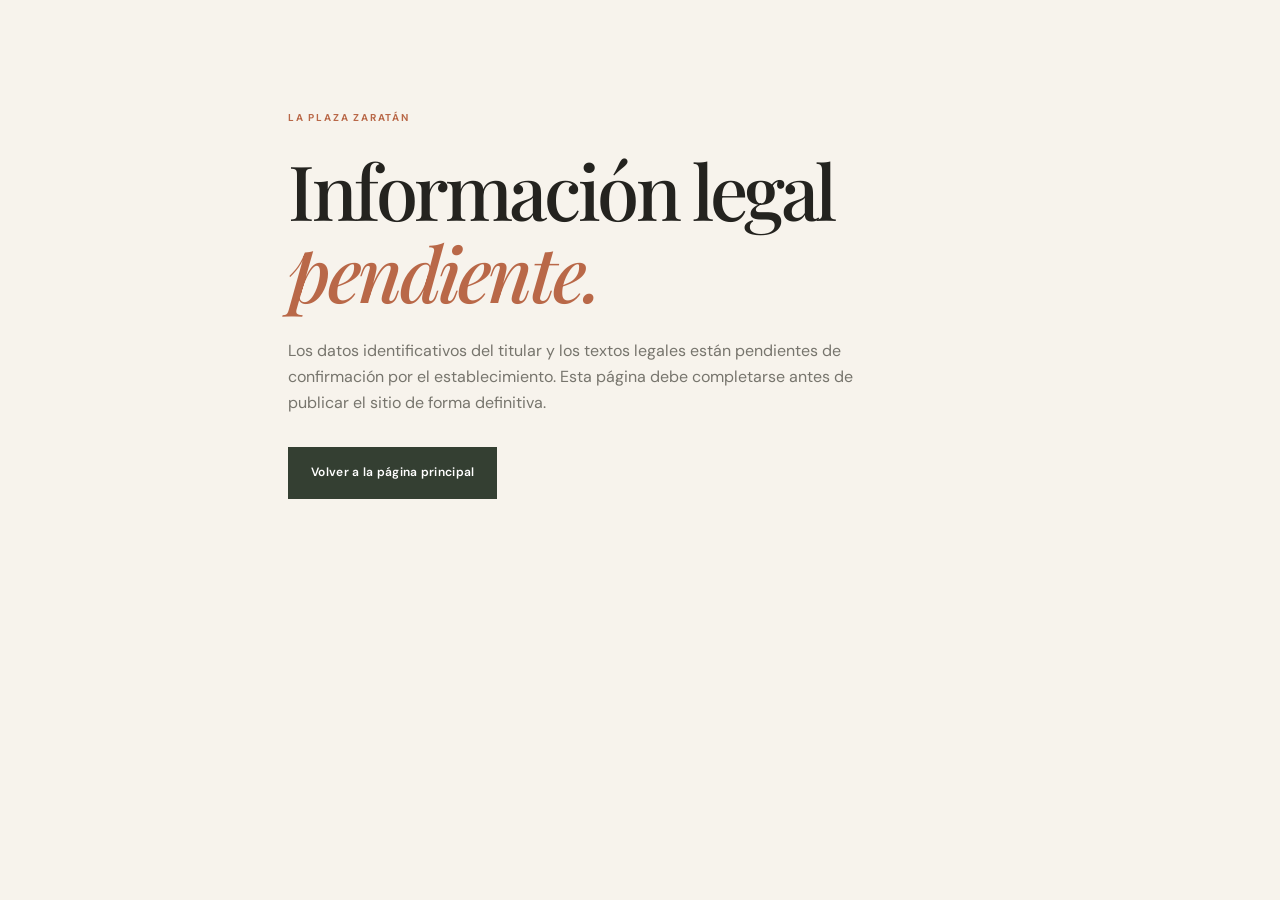
==== legal.html @ e2eae1fc "Primera version de La Plaza Zaratan" ====
<!doctype html><html lang="es"><head><meta charset="utf-8"><meta name="viewport" content="width=device-width,initial-scale=1"><meta name="robots" content="noindex"><title>Información legal pendiente · La Plaza Zaratán</title><link rel="stylesheet" href="css/styles.css"></head><body><main class="legal-page"><p class="eyebrow">La Plaza Zaratán</p><h1>Información legal<br><em>pendiente.</em></h1><p>Los datos identificativos del titular y los textos legales están pendientes de confirmación por el establecimiento. Esta página debe completarse antes de publicar el sitio de forma definitiva.</p><a class="button" href="index.html">Volver a la página principal</a></main></body></html>
---- css/styles.css ----
@import url('https://fonts.googleapis.com/css2?family=DM+Sans:wght@400;500;600;700&family=Playfair+Display:ital,wght@0,500;0,600;0,700;1,500;1,600&display=swap');
:root{--cream:#f7f3ec;--paper:#fffcf7;--olive:#343f32;--ink:#24231f;--terra:#b96848;--muted:#77756d;--line:#dcd6ca;--serif:'Playfair Display',Georgia,serif;--sans:'DM Sans',Arial,sans-serif;--content:1240px}*{box-sizing:border-box}html{scroll-behavior:smooth;scroll-padding-top:86px}body{margin:0;background:var(--cream);color:var(--ink);font-family:var(--sans);font-size:16px;line-height:1.65}img{display:block;width:100%;height:100%;object-fit:cover}a{color:inherit}.sr-only{position:absolute;width:1px;height:1px;padding:0;margin:-1px;overflow:hidden;clip:rect(0,0,0,0);white-space:nowrap;border:0}.skip-link{position:fixed;z-index:20;top:8px;left:8px;padding:10px 16px;background:var(--olive);color:#fff;transform:translateY(-150%)}.skip-link:focus{transform:none}:focus-visible{outline:3px solid var(--terra);outline-offset:4px}.site-header{height:82px;padding:0 max(5.5vw,24px);display:flex;align-items:center;justify-content:space-between;background:var(--cream);position:sticky;top:0;z-index:10;border-bottom:1px solid rgba(52,63,50,.09)}.brand{display:flex;gap:11px;align-items:center;text-decoration:none;font-family:var(--serif);font-size:19px;font-weight:600;line-height:1.05}.brand small{display:block;font:600 9px var(--sans);letter-spacing:.25em;margin-top:5px;color:var(--terra)}.brand-mark{width:36px;height:36px;border:1px solid var(--terra);border-radius:50%;display:grid;place-items:center;color:var(--terra);font:italic 22px var(--serif)}.primary-nav{display:flex;align-items:center;gap:clamp(20px,3vw,42px)}.primary-nav>a:not(.button){font-size:12px;text-decoration:none;color:#55534d;transition:color .2s}.primary-nav>a:not(.button):hover,.text-link:hover{color:var(--terra)}.button{min-height:52px;padding:0 23px;background:var(--olive);color:white;text-decoration:none;display:inline-flex;justify-content:center;align-items:center;gap:25px;font-size:12px;font-weight:600;letter-spacing:.025em;transition:background .2s,transform .2s}.button:hover{background:#495848;transform:translateY(-2px)}.button-small{min-height:40px;padding:0 17px;font-size:11px;gap:14px}.menu-toggle{display:none}.hero{max-width:var(--content);margin:auto;min-height:670px;padding:74px 45px 86px;display:grid;grid-template-columns:.92fr 1.08fr;align-items:center;gap:5vw;position:relative}.hero-copy{padding:0 0 30px;z-index:1}.eyebrow{text-transform:uppercase;letter-spacing:.18em;font-size:10px;font-weight:700;color:var(--terra);margin:0 0 22px;display:flex;align-items:center;gap:10px}.eyebrow-dot{width:7px;height:7px;border-radius:50%;background:var(--terra)}h1,h2{font-family:var(--serif);font-weight:500;letter-spacing:-.045em;line-height:1.08;margin:0}h1{font-size:clamp(49px,6vw,79px)}h1 em,h2 em{font-weight:500;color:var(--terra)}.hero-intro{max-width:390px;margin:25px 0 28px;color:#65635c;font-size:15px}.hero-actions{display:flex;gap:25px;align-items:center;flex-wrap:wrap}.text-link{font-size:12px;font-weight:600;text-decoration:none;transition:color .2s}.text-link span{margin-left:9px;color:var(--terra)}.hero-address{margin:50px 0 0;color:#77756d;font-size:11px;letter-spacing:.04em}.hero-address span:first-child{color:var(--terra);font-size:16px;margin-right:8px}.dot-separator{padding:0 9px;color:var(--terra)}.image-frame{position:relative;overflow:hidden;background:#e1d7c8}.hero-image{height:min(550px,49vw);min-height:430px}.hero-image img{object-position:center}.image-note{position:absolute;bottom:12px;left:12px;padding:5px 9px;background:rgba(36,35,31,.72);color:white;font-size:9px;letter-spacing:.04em}.hero-stamp{position:absolute;bottom:39px;right:45px;background:var(--paper);padding:13px 19px;display:flex;gap:9px;align-items:center;font-size:8px;font-weight:700;letter-spacing:.14em;color:var(--olive)}.hero-stamp b{color:var(--terra)}.section-pad{padding:110px max(7vw,28px)}.intro{background:var(--paper);display:grid;grid-template-columns:minmax(270px,.8fr) 1fr;align-items:center;gap:12vw}.intro-image{height:490px;max-width:430px;justify-self:center;width:100%}.intro-copy{max-width:500px}.intro-copy h2,.section-heading h2,.menu-heading h2,.contact h2{font-size:clamp(43px,5vw,62px)}.intro-copy>p:not(.eyebrow){font-size:14px;color:#6d6a63;max-width:430px;margin:22px 0}.underline-link{display:inline-block;margin-top:15px;padding-bottom:7px;border-bottom:1px solid var(--line)}.specialties{max-width:1440px;margin:auto}.section-heading{display:flex;align-items:end;justify-content:space-between;gap:40px;margin-bottom:42px}.section-heading h2{font-size:clamp(42px,5vw,59px)}.section-heading>p{max-width:340px;margin:0 0 5px;color:#747168;font-size:12px}.specialty-grid{display:grid;grid-template-columns:repeat(4,1fr);gap:20px}.specialty-card{min-width:0}.specialty-photo{height:285px;position:relative}.specialty-photo img{transition:transform .5s}.specialty-card:hover .specialty-photo img{transform:scale(1.04)}.specialty-number{position:absolute;top:12px;left:12px;background:var(--paper);width:32px;height:32px;display:grid;place-items:center;font:italic 14px var(--serif);color:var(--terra)}.specialty-card h3{font:500 23px var(--serif);margin:17px 0 7px}.specialty-card p{font-size:11px;color:#77756d;min-height:38px;margin:0 0 10px}.specialty-card a{font-size:10px;text-transform:uppercase;letter-spacing:.12em;font-weight:700;text-decoration:none}.specialty-card a span{color:var(--terra);margin-left:8px}.menu-section{background:var(--olive);color:var(--paper);display:grid;grid-template-columns:.8fr 1.2fr;gap:11vw}.menu-heading .eyebrow{color:#db9a7d}.menu-heading h2 em{color:#db9a7d}.menu-heading>p:not(.eyebrow){max-width:300px;color:#d1d2c8;font-size:13px;margin:23px 0}.button-light{background:var(--paper);color:var(--olive)}.button-light:hover{background:#eee9de}.menu-heading .button{margin-top:10px}.menu-disclaimer{font-size:10px;color:#d5d6cb;border-bottom:1px solid rgba(255,252,247,.22);padding-bottom:14px;margin:0 0 5px}.menu-row{display:flex;justify-content:space-between;align-items:center;gap:20px;padding:16px 0;border-bottom:1px solid rgba(255,252,247,.19)}.menu-row h3{font:500 20px var(--serif);margin:0}.menu-row span{font-size:10px;color:#d6a187;letter-spacing:.06em}.gallery{max-width:1440px;margin:auto}.gallery-heading{margin-bottom:34px}.gallery-grid{display:grid;grid-template-columns:1.2fr .75fr .75fr;grid-template-rows:235px 190px;gap:18px}.gallery-grid figure{margin:0;position:relative}.gallery-large{grid-row:span 2}.gallery-tall{grid-row:span 2}.gallery-grid figure:after{content:"";position:absolute;inset:40% 0 0;background:linear-gradient(transparent,rgba(0,0,0,.62))}.gallery-grid figcaption{position:absolute;z-index:1;bottom:18px;left:18px;color:white;font:500 20px var(--serif)}.gallery-grid figcaption small{display:block;font:9px var(--sans);letter-spacing:.04em;margin-top:3px;color:#eee}.visit{min-height:390px;background:var(--terra);color:var(--paper);padding:76px max(12vw,40px);position:relative;overflow:hidden;display:flex;align-items:center}.visit-inner{position:relative;z-index:1}.visit .eyebrow{color:#f0cbbb}.visit h2{font-size:clamp(48px,6vw,72px)}.visit h2 em{color:#f0cbbb}.visit-inner>p:not(.eyebrow){color:#f4e0d6;font-size:13px;max-width:430px;margin:18px 0 23px}.button-outline-light{border:1px solid rgba(255,252,247,.65);background:transparent}.button-outline-light:hover{background:rgba(255,255,255,.1)}.visit-number{position:absolute;right:13%;top:-110px;font:500 480px/.9 var(--serif);color:rgba(255,252,247,.08)}.contact{display:grid;grid-template-columns:.8fr 1.2fr;gap:10vw;align-items:center;background:var(--paper)}.contact-detail{display:grid;grid-template-columns:90px 1fr;margin:26px 0;align-items:start}.detail-label{font-size:9px;text-transform:uppercase;letter-spacing:.14em;color:var(--muted);padding-top:3px}.contact-detail a{font-size:13px;text-decoration:none;line-height:1.7}.contact-detail a:hover{color:var(--terra)}.hours-note{font-size:10px;color:var(--muted);margin-top:28px}.map-card{display:block;text-decoration:none;background:#e9e6dc;box-shadow:0 12px 35px rgba(36,35,31,.08)}.map-art{height:355px;position:relative;overflow:hidden;background-color:#e9e6dc;background-image:linear-gradient(31deg,transparent 46%,#fffdf7 47%,#fffdf7 50%,transparent 51%),linear-gradient(118deg,transparent 43%,#d8dfd0 44%,#d8dfd0 58%,transparent 59%),linear-gradient(90deg,transparent 30%,rgba(255,255,255,.75) 31%,rgba(255,255,255,.75) 33%,transparent 34%),linear-gradient(0deg,transparent 68%,rgba(255,255,255,.8) 69%,rgba(255,255,255,.8) 71%,transparent 72%)}.map-street{position:absolute;background:#fffdf7;height:13px;width:130%;left:-10%;transform:rotate(-22deg);top:48%;box-shadow:0 0 0 1px rgba(52,63,50,.04)}.street-two{transform:rotate(39deg);top:36%;left:-15%}.street-three{transform:rotate(89deg);top:50%;left:0;width:100%}.map-block{position:absolute;width:90px;height:65px;background:#d7dfd0;left:15%;top:20%;border-radius:4px}.block-two{left:auto;right:12%;top:21%;width:135px;height:83px;background:#e3d8cb}.block-three{left:20%;top:auto;bottom:9%;width:115px;height:64px;background:#e3d8cb}.map-pin{position:absolute;top:45%;left:52%;width:43px;height:43px;border-radius:50% 50% 50% 0;transform:rotate(-45deg);background:var(--terra);color:white;display:grid;place-items:center;box-shadow:0 5px 12px #746c5e;font:italic 21px var(--serif)}.map-caption{display:flex;justify-content:space-between;padding:18px 21px;font-size:11px}.map-caption b{color:var(--terra);font-size:10px}.site-footer{background:#242a22;color:#efeee8;padding:54px max(7vw,28px) 20px}.footer-main{display:grid;grid-template-columns:1.1fr 1fr 1fr 1.5fr;gap:30px;align-items:start;padding-bottom:40px}.footer-brand{color:white;align-self:start}.footer-main>p,.footer-phone{font-size:11px;color:#c2c4b9;margin:5px 0;text-decoration:none}.footer-main nav{display:grid;grid-template-columns:1fr 1fr;gap:12px}.footer-main nav a{font-size:10px;color:#c2c4b9;text-decoration:none}.footer-main nav a:hover,.footer-phone:hover{color:#e2a086}.footer-bottom{border-top:1px solid rgba(255,255,255,.16);padding-top:17px;display:flex;justify-content:space-between;gap:15px;color:#aeb0a5;font-size:9px}.footer-bottom a{color:#aeb0a5;text-decoration:none}.footer-bottom a:hover{color:#fff}
@media(max-width:900px){.hero{padding-inline:30px;gap:4vw;min-height:590px}.hero-image{min-height:380px}.section-pad{padding:85px 6vw}.intro{gap:8vw}.specialty-grid{grid-template-columns:repeat(2,1fr);row-gap:30px}.specialty-photo{height:300px}.menu-section{gap:7vw}.footer-main{grid-template-columns:1fr 1fr}.gallery-grid{grid-template-rows:220px 170px}}
@media(max-width:640px){html{scroll-padding-top:70px}.site-header{height:68px;padding:0 20px}.brand{font-size:17px}.brand-mark{width:32px;height:32px}.menu-toggle{display:flex;width:44px;height:44px;border:0;background:transparent;align-items:center;justify-content:center;color:var(--ink);cursor:pointer}.menu-icon,.menu-icon:before,.menu-icon:after{width:21px;height:1.5px;background:currentColor;display:block;position:relative;transition:transform .2s}.menu-icon:before,.menu-icon:after{content:"";position:absolute;left:0}.menu-icon:before{top:-7px}.menu-icon:after{top:7px}.menu-toggle[aria-expanded=true] .menu-icon{background:transparent}.menu-toggle[aria-expanded=true] .menu-icon:before{top:0;transform:rotate(45deg)}.menu-toggle[aria-expanded=true] .menu-icon:after{top:0;transform:rotate(-45deg)}.primary-nav{position:absolute;top:68px;left:0;right:0;background:var(--paper);padding:10px 22px 24px;display:none;align-items:stretch;gap:0;box-shadow:0 12px 16px rgba(36,35,31,.08)}.primary-nav.is-open{display:flex;flex-direction:column}.primary-nav>a:not(.button){padding:13px 0;border-bottom:1px solid var(--line);font-size:13px}.primary-nav .nav-cta{margin-top:15px}.hero{display:flex;flex-direction:column;align-items:stretch;padding:55px 22px 56px;gap:25px;min-height:0}.hero-copy{padding:0}.eyebrow{font-size:9px;margin-bottom:17px}.hero h1{font-size:clamp(45px,12vw,63px)}.hero-intro{font-size:13px;margin:19px 0 22px}.hero-actions{gap:18px}.button{min-height:49px;padding:0 18px;gap:16px}.hero-address{margin-top:28px}.hero-image{height:370px;min-height:0}.hero-stamp{bottom:35px;right:22px;padding:10px 13px;font-size:7px}.section-pad{padding:70px 22px}.intro{display:flex;flex-direction:column;gap:38px;align-items:stretch}.intro-image{height:370px;max-width:none;width:88%;margin-right:auto}.intro-copy h2,.section-heading h2,.menu-heading h2,.contact h2{font-size:46px}.intro-copy>p:not(.eyebrow){font-size:13px}.section-heading{display:block;margin-bottom:28px}.section-heading>p{margin-top:15px}.specialty-grid{gap:28px 14px}.specialty-photo{height:220px}.specialty-card h3{font-size:20px;margin-top:12px}.specialty-card p{font-size:10px;min-height:52px}.menu-section{display:block}.menu-list-wrap{margin-top:42px}.menu-row h3{font-size:18px}.menu-row span{font-size:9px;text-align:right}.gallery-grid{grid-template-columns:1fr 1fr;grid-template-rows:220px 220px 170px;gap:12px}.gallery-large{grid-column:span 2;grid-row:auto}.gallery-tall{grid-row:span 2}.gallery-small{grid-row:span 1}.gallery-grid figcaption{font-size:16px;left:12px;bottom:12px}.visit{padding:65px 24px;min-height:365px}.visit-number{font-size:320px;right:-55px;top:10px}.visit h2{font-size:53px}.visit-inner>p:not(.eyebrow){font-size:12px}.visit .hero-actions{gap:11px}.contact{display:flex;flex-direction:column;align-items:stretch;gap:32px}.contact-detail{grid-template-columns:78px 1fr;margin:22px 0}.map-art{height:260px}.map-caption{padding:15px;font-size:10px}.footer-main{grid-template-columns:1fr 1fr;gap:25px 12px}.footer-main nav{grid-column:span 2}.footer-bottom{flex-wrap:wrap;line-height:1.6}.footer-bottom span:nth-child(2){order:3;width:100%}}
@media(max-width:370px){.hero h1{font-size:42px}.hero-image{height:315px}.specialty-photo{height:180px}.specialty-card h3{font-size:18px}.specialty-card p{min-height:60px}.visit .button{font-size:10px;padding:0 12px}.footer-main{grid-template-columns:1fr}.footer-main nav{grid-column:auto}}
@media(prefers-reduced-motion:reduce){*,*::before,*::after{scroll-behavior:auto!important;transition:none!important;animation:none!important}}
.menu-empty{max-width:460px;padding:19px 0;color:#e1e1d8;font-size:13px}
.legal-page{max-width:760px;min-height:75vh;margin:auto;padding:110px 28px}.legal-page h1{font-size:clamp(48px,7vw,76px)}.legal-page>p:not(.eyebrow){max-width:580px;color:var(--muted);margin:25px 0 30px}
.menu-tools{margin-bottom:24px}.menu-search-label{display:block;color:#e2dfd5;font-size:10px;font-weight:700;letter-spacing:.12em;text-transform:uppercase;margin-bottom:8px}.menu-search{width:100%;min-height:48px;padding:0 14px;border:1px solid rgba(255,252,247,.35);background:rgba(255,252,247,.08);color:var(--paper);font:13px var(--sans)}.menu-search::placeholder{color:#c3c5bb}.menu-search:focus{outline-color:#e0a287}.menu-filters{display:flex;gap:8px;flex-wrap:wrap;margin-top:15px}.menu-filter{min-height:37px;padding:0 14px;border:1px solid rgba(255,252,247,.35);background:transparent;color:var(--paper);font:600 10px var(--sans);cursor:pointer;transition:background .2s,color .2s}.menu-filter:hover,.menu-filter.is-active{background:var(--paper);color:var(--olive)}.menu-group+.menu-group{margin-top:32px}.menu-group-title{font:500 25px var(--serif);color:#e7a487;margin:0 0 12px}.menu-items-grid{display:grid;grid-template-columns:repeat(2,minmax(0,1fr));gap:10px}.menu-card{min-width:0;overflow:hidden;background:rgba(255,252,247,.075);border:1px solid rgba(255,252,247,.12);display:flex;flex-direction:column}.menu-card-media{height:145px;position:relative;background:#4b5548}.menu-card-media img{object-fit:cover}.menu-image-badge{position:absolute;left:9px;bottom:9px;padding:4px 7px;background:rgba(36,35,31,.78);color:#fff;font-size:8px;letter-spacing:.03em}.menu-card-body{display:flex;flex:1;flex-direction:column;padding:15px}.menu-card h4{font:500 18px/1.3 var(--serif);color:var(--paper);margin:0}.menu-card-description{color:#d0d1c7;font-size:11px;margin:5px 0 0}.menu-prices{margin-top:auto;padding-top:13px}.menu-price-line{display:flex;justify-content:space-between;gap:12px;border-top:1px solid rgba(255,252,247,.16);padding:8px 0 0;margin-top:7px;color:#d0d1c7;font-size:10px}.menu-price-line strong{color:#f0bb9f;font-size:12px;white-space:nowrap}.menu-empty{padding:15px 0;color:#e1e1d8;font-size:13px}.breakfast-note{margin:27px 0 0;padding:15px 17px;border-left:2px solid #d89578;background:rgba(255,252,247,.07);color:#e7e4da;font-size:11px}.breakfast-note strong{display:block;color:#f1b99e;margin-bottom:4px}.specialty-photo .image-note{bottom:10px;left:10px;font-size:8px}
@media(max-width:640px){.menu-items-grid{grid-template-columns:1fr}.menu-card{display:grid;grid-template-columns:105px 1fr;min-height:120px}.menu-card.no-image{grid-template-columns:1fr}.menu-card-media{height:100%;min-height:120px}.menu-card-body{padding:12px}.menu-card h4{font-size:17px}.menu-price-line{font-size:9px}.menu-price-line strong{font-size:11px}.menu-group-title{font-size:23px}.menu-filters{gap:6px}.menu-filter{padding:0 10px;font-size:9px}.menu-search{font-size:16px}}
.reviews{background:#f1ece3}.reviews-layout{max-width:1060px;margin:0 auto;display:grid;grid-template-columns:.82fr 1.18fr;align-items:center;gap:clamp(35px,9vw,120px)}.reviews-photo{height:440px;margin:0;max-width:420px;width:100%;position:relative}.reviews-photo:after{content:"";position:absolute;inset:45% 0 0;background:linear-gradient(transparent,rgba(0,0,0,.6))}.reviews-photo figcaption{position:absolute;z-index:1;bottom:18px;left:18px;color:white;font:500 22px var(--serif)}.reviews-photo figcaption small{display:block;font:9px var(--sans);margin-top:4px;color:#eee}.reviews-content{padding:36px 0}.review-score{display:grid;grid-template-columns:auto auto 1fr;align-items:baseline;column-gap:8px}.score-number{font:500 clamp(66px,8vw,96px)/.95 var(--serif);letter-spacing:-.06em;color:var(--olive)}.score-scale{font:500 22px var(--serif);color:var(--muted)}.score-label{grid-column:1/-1;text-transform:uppercase;letter-spacing:.15em;font-size:10px;color:var(--terra);font-weight:700;margin-top:7px}.score-count{grid-column:1/-1;color:var(--muted);font-size:12px;margin-top:5px}.reviews-summary{font:500 21px/1.45 var(--serif);max-width:450px;margin:26px 0 17px}.review-topics{display:flex;gap:8px;flex-wrap:wrap}.review-topics span{border:1px solid #c9c1b3;padding:7px 11px;font-size:10px;color:#56564d}.review-source{max-width:450px;margin:19px 0;color:var(--muted);font-size:10px;line-height:1.6}.reviews-content .button{margin-top:4px}
@media(max-width:640px){.reviews-layout{grid-template-columns:1fr;gap:22px}.reviews-photo{height:320px;max-width:none;width:88%}.reviews-content{padding:12px 0 0}.score-number{font-size:76px}.reviews-summary{font-size:19px;margin:20px 0 14px}.review-topics span{font-size:9px;padding:7px 9px}}

.breakfast-note span{display:block;margin-top:5px}
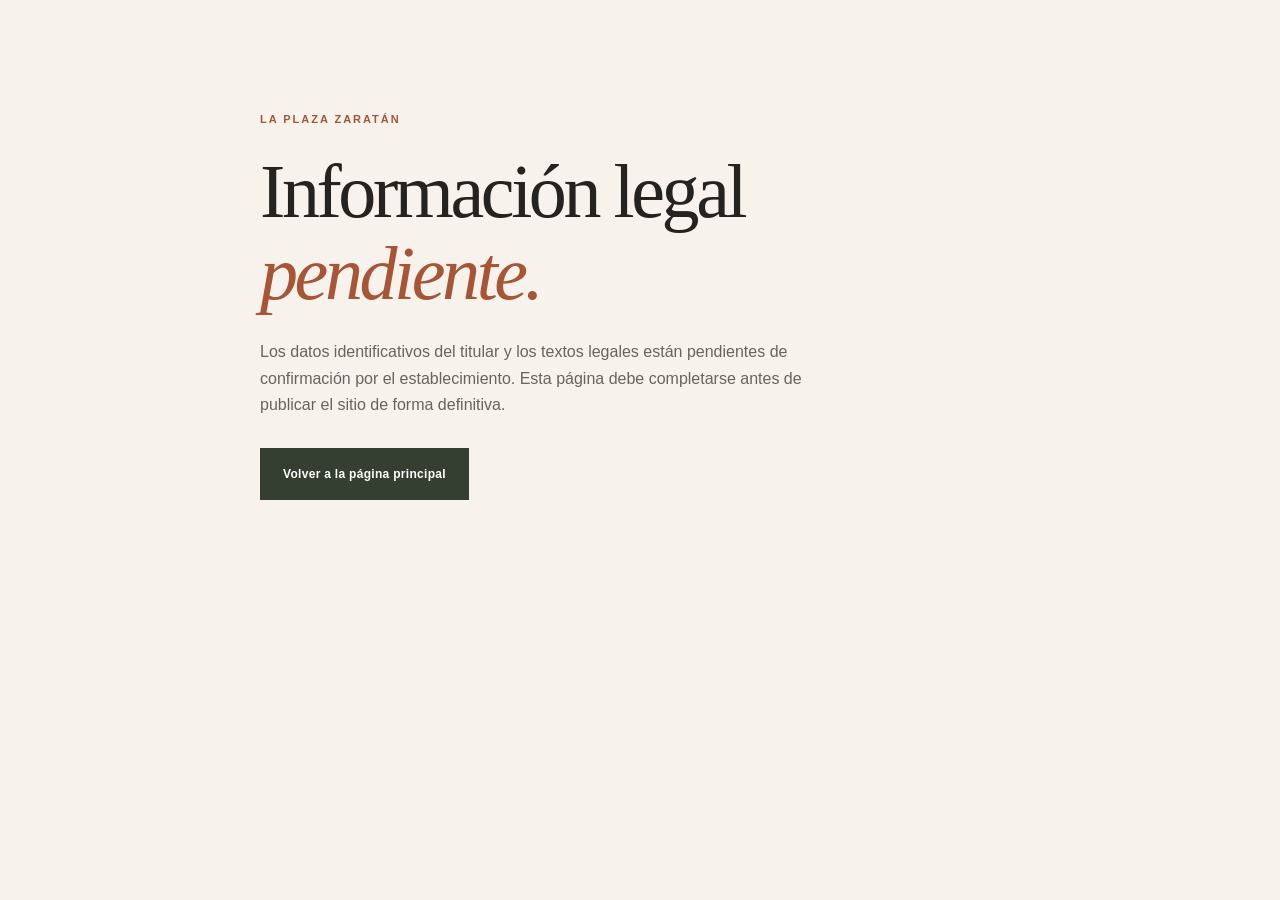
==== commit 3928dde2: "Mejoras profesionales de la web" ====
--- a/legal.html
+++ b/legal.html
@@ -1 +1 @@
-<!doctype html><html lang="es"><head><meta charset="utf-8"><meta name="viewport" content="width=device-width,initial-scale=1"><meta name="robots" content="noindex"><title>Información legal pendiente · La Plaza Zaratán</title><link rel="stylesheet" href="css/styles.css"></head><body><main class="legal-page"><p class="eyebrow">La Plaza Zaratán</p><h1>Información legal<br><em>pendiente.</em></h1><p>Los datos identificativos del titular y los textos legales están pendientes de confirmación por el establecimiento. Esta página debe completarse antes de publicar el sitio de forma definitiva.</p><a class="button" href="index.html">Volver a la página principal</a></main></body></html>
+<!doctype html><html lang="es"><head><meta charset="utf-8"><meta name="viewport" content="width=device-width,initial-scale=1"><meta name="robots" content="noindex"><title>Información legal pendiente · La Plaza Zaratán</title><link rel="stylesheet" href="css/styles.css"></head><body><a class="skip-link" href="#contenido">Saltar al contenido</a><main class="legal-page" id="contenido"><p class="eyebrow">La Plaza Zaratán</p><h1>Información legal<br><em>pendiente.</em></h1><p>Los datos identificativos del titular y los textos legales están pendientes de confirmación por el establecimiento. Esta página debe completarse antes de publicar el sitio de forma definitiva.</p><a class="button" href="index.html">Volver a la página principal</a></main></body></html>
--- a/css/styles.css
+++ b/css/styles.css
@@ -1,14 +1,1387 @@
-@import url('https://fonts.googleapis.com/css2?family=DM+Sans:wght@400;500;600;700&family=Playfair+Display:ital,wght@0,500;0,600;0,700;1,500;1,600&display=swap');
-:root{--cream:#f7f3ec;--paper:#fffcf7;--olive:#343f32;--ink:#24231f;--terra:#b96848;--muted:#77756d;--line:#dcd6ca;--serif:'Playfair Display',Georgia,serif;--sans:'DM Sans',Arial,sans-serif;--content:1240px}*{box-sizing:border-box}html{scroll-behavior:smooth;scroll-padding-top:86px}body{margin:0;background:var(--cream);color:var(--ink);font-family:var(--sans);font-size:16px;line-height:1.65}img{display:block;width:100%;height:100%;object-fit:cover}a{color:inherit}.sr-only{position:absolute;width:1px;height:1px;padding:0;margin:-1px;overflow:hidden;clip:rect(0,0,0,0);white-space:nowrap;border:0}.skip-link{position:fixed;z-index:20;top:8px;left:8px;padding:10px 16px;background:var(--olive);color:#fff;transform:translateY(-150%)}.skip-link:focus{transform:none}:focus-visible{outline:3px solid var(--terra);outline-offset:4px}.site-header{height:82px;padding:0 max(5.5vw,24px);display:flex;align-items:center;justify-content:space-between;background:var(--cream);position:sticky;top:0;z-index:10;border-bottom:1px solid rgba(52,63,50,.09)}.brand{display:flex;gap:11px;align-items:center;text-decoration:none;font-family:var(--serif);font-size:19px;font-weight:600;line-height:1.05}.brand small{display:block;font:600 9px var(--sans);letter-spacing:.25em;margin-top:5px;color:var(--terra)}.brand-mark{width:36px;height:36px;border:1px solid var(--terra);border-radius:50%;display:grid;place-items:center;color:var(--terra);font:italic 22px var(--serif)}.primary-nav{display:flex;align-items:center;gap:clamp(20px,3vw,42px)}.primary-nav>a:not(.button){font-size:12px;text-decoration:none;color:#55534d;transition:color .2s}.primary-nav>a:not(.button):hover,.text-link:hover{color:var(--terra)}.button{min-height:52px;padding:0 23px;background:var(--olive);color:white;text-decoration:none;display:inline-flex;justify-content:center;align-items:center;gap:25px;font-size:12px;font-weight:600;letter-spacing:.025em;transition:background .2s,transform .2s}.button:hover{background:#495848;transform:translateY(-2px)}.button-small{min-height:40px;padding:0 17px;font-size:11px;gap:14px}.menu-toggle{display:none}.hero{max-width:var(--content);margin:auto;min-height:670px;padding:74px 45px 86px;display:grid;grid-template-columns:.92fr 1.08fr;align-items:center;gap:5vw;position:relative}.hero-copy{padding:0 0 30px;z-index:1}.eyebrow{text-transform:uppercase;letter-spacing:.18em;font-size:10px;font-weight:700;color:var(--terra);margin:0 0 22px;display:flex;align-items:center;gap:10px}.eyebrow-dot{width:7px;height:7px;border-radius:50%;background:var(--terra)}h1,h2{font-family:var(--serif);font-weight:500;letter-spacing:-.045em;line-height:1.08;margin:0}h1{font-size:clamp(49px,6vw,79px)}h1 em,h2 em{font-weight:500;color:var(--terra)}.hero-intro{max-width:390px;margin:25px 0 28px;color:#65635c;font-size:15px}.hero-actions{display:flex;gap:25px;align-items:center;flex-wrap:wrap}.text-link{font-size:12px;font-weight:600;text-decoration:none;transition:color .2s}.text-link span{margin-left:9px;color:var(--terra)}.hero-address{margin:50px 0 0;color:#77756d;font-size:11px;letter-spacing:.04em}.hero-address span:first-child{color:var(--terra);font-size:16px;margin-right:8px}.dot-separator{padding:0 9px;color:var(--terra)}.image-frame{position:relative;overflow:hidden;background:#e1d7c8}.hero-image{height:min(550px,49vw);min-height:430px}.hero-image img{object-position:center}.image-note{position:absolute;bottom:12px;left:12px;padding:5px 9px;background:rgba(36,35,31,.72);color:white;font-size:9px;letter-spacing:.04em}.hero-stamp{position:absolute;bottom:39px;right:45px;background:var(--paper);padding:13px 19px;display:flex;gap:9px;align-items:center;font-size:8px;font-weight:700;letter-spacing:.14em;color:var(--olive)}.hero-stamp b{color:var(--terra)}.section-pad{padding:110px max(7vw,28px)}.intro{background:var(--paper);display:grid;grid-template-columns:minmax(270px,.8fr) 1fr;align-items:center;gap:12vw}.intro-image{height:490px;max-width:430px;justify-self:center;width:100%}.intro-copy{max-width:500px}.intro-copy h2,.section-heading h2,.menu-heading h2,.contact h2{font-size:clamp(43px,5vw,62px)}.intro-copy>p:not(.eyebrow){font-size:14px;color:#6d6a63;max-width:430px;margin:22px 0}.underline-link{display:inline-block;margin-top:15px;padding-bottom:7px;border-bottom:1px solid var(--line)}.specialties{max-width:1440px;margin:auto}.section-heading{display:flex;align-items:end;justify-content:space-between;gap:40px;margin-bottom:42px}.section-heading h2{font-size:clamp(42px,5vw,59px)}.section-heading>p{max-width:340px;margin:0 0 5px;color:#747168;font-size:12px}.specialty-grid{display:grid;grid-template-columns:repeat(4,1fr);gap:20px}.specialty-card{min-width:0}.specialty-photo{height:285px;position:relative}.specialty-photo img{transition:transform .5s}.specialty-card:hover .specialty-photo img{transform:scale(1.04)}.specialty-number{position:absolute;top:12px;left:12px;background:var(--paper);width:32px;height:32px;display:grid;place-items:center;font:italic 14px var(--serif);color:var(--terra)}.specialty-card h3{font:500 23px var(--serif);margin:17px 0 7px}.specialty-card p{font-size:11px;color:#77756d;min-height:38px;margin:0 0 10px}.specialty-card a{font-size:10px;text-transform:uppercase;letter-spacing:.12em;font-weight:700;text-decoration:none}.specialty-card a span{color:var(--terra);margin-left:8px}.menu-section{background:var(--olive);color:var(--paper);display:grid;grid-template-columns:.8fr 1.2fr;gap:11vw}.menu-heading .eyebrow{color:#db9a7d}.menu-heading h2 em{color:#db9a7d}.menu-heading>p:not(.eyebrow){max-width:300px;color:#d1d2c8;font-size:13px;margin:23px 0}.button-light{background:var(--paper);color:var(--olive)}.button-light:hover{background:#eee9de}.menu-heading .button{margin-top:10px}.menu-disclaimer{font-size:10px;color:#d5d6cb;border-bottom:1px solid rgba(255,252,247,.22);padding-bottom:14px;margin:0 0 5px}.menu-row{display:flex;justify-content:space-between;align-items:center;gap:20px;padding:16px 0;border-bottom:1px solid rgba(255,252,247,.19)}.menu-row h3{font:500 20px var(--serif);margin:0}.menu-row span{font-size:10px;color:#d6a187;letter-spacing:.06em}.gallery{max-width:1440px;margin:auto}.gallery-heading{margin-bottom:34px}.gallery-grid{display:grid;grid-template-columns:1.2fr .75fr .75fr;grid-template-rows:235px 190px;gap:18px}.gallery-grid figure{margin:0;position:relative}.gallery-large{grid-row:span 2}.gallery-tall{grid-row:span 2}.gallery-grid figure:after{content:"";position:absolute;inset:40% 0 0;background:linear-gradient(transparent,rgba(0,0,0,.62))}.gallery-grid figcaption{position:absolute;z-index:1;bottom:18px;left:18px;color:white;font:500 20px var(--serif)}.gallery-grid figcaption small{display:block;font:9px var(--sans);letter-spacing:.04em;margin-top:3px;color:#eee}.visit{min-height:390px;background:var(--terra);color:var(--paper);padding:76px max(12vw,40px);position:relative;overflow:hidden;display:flex;align-items:center}.visit-inner{position:relative;z-index:1}.visit .eyebrow{color:#f0cbbb}.visit h2{font-size:clamp(48px,6vw,72px)}.visit h2 em{color:#f0cbbb}.visit-inner>p:not(.eyebrow){color:#f4e0d6;font-size:13px;max-width:430px;margin:18px 0 23px}.button-outline-light{border:1px solid rgba(255,252,247,.65);background:transparent}.button-outline-light:hover{background:rgba(255,255,255,.1)}.visit-number{position:absolute;right:13%;top:-110px;font:500 480px/.9 var(--serif);color:rgba(255,252,247,.08)}.contact{display:grid;grid-template-columns:.8fr 1.2fr;gap:10vw;align-items:center;background:var(--paper)}.contact-detail{display:grid;grid-template-columns:90px 1fr;margin:26px 0;align-items:start}.detail-label{font-size:9px;text-transform:uppercase;letter-spacing:.14em;color:var(--muted);padding-top:3px}.contact-detail a{font-size:13px;text-decoration:none;line-height:1.7}.contact-detail a:hover{color:var(--terra)}.hours-note{font-size:10px;color:var(--muted);margin-top:28px}.map-card{display:block;text-decoration:none;background:#e9e6dc;box-shadow:0 12px 35px rgba(36,35,31,.08)}.map-art{height:355px;position:relative;overflow:hidden;background-color:#e9e6dc;background-image:linear-gradient(31deg,transparent 46%,#fffdf7 47%,#fffdf7 50%,transparent 51%),linear-gradient(118deg,transparent 43%,#d8dfd0 44%,#d8dfd0 58%,transparent 59%),linear-gradient(90deg,transparent 30%,rgba(255,255,255,.75) 31%,rgba(255,255,255,.75) 33%,transparent 34%),linear-gradient(0deg,transparent 68%,rgba(255,255,255,.8) 69%,rgba(255,255,255,.8) 71%,transparent 72%)}.map-street{position:absolute;background:#fffdf7;height:13px;width:130%;left:-10%;transform:rotate(-22deg);top:48%;box-shadow:0 0 0 1px rgba(52,63,50,.04)}.street-two{transform:rotate(39deg);top:36%;left:-15%}.street-three{transform:rotate(89deg);top:50%;left:0;width:100%}.map-block{position:absolute;width:90px;height:65px;background:#d7dfd0;left:15%;top:20%;border-radius:4px}.block-two{left:auto;right:12%;top:21%;width:135px;height:83px;background:#e3d8cb}.block-three{left:20%;top:auto;bottom:9%;width:115px;height:64px;background:#e3d8cb}.map-pin{position:absolute;top:45%;left:52%;width:43px;height:43px;border-radius:50% 50% 50% 0;transform:rotate(-45deg);background:var(--terra);color:white;display:grid;place-items:center;box-shadow:0 5px 12px #746c5e;font:italic 21px var(--serif)}.map-caption{display:flex;justify-content:space-between;padding:18px 21px;font-size:11px}.map-caption b{color:var(--terra);font-size:10px}.site-footer{background:#242a22;color:#efeee8;padding:54px max(7vw,28px) 20px}.footer-main{display:grid;grid-template-columns:1.1fr 1fr 1fr 1.5fr;gap:30px;align-items:start;padding-bottom:40px}.footer-brand{color:white;align-self:start}.footer-main>p,.footer-phone{font-size:11px;color:#c2c4b9;margin:5px 0;text-decoration:none}.footer-main nav{display:grid;grid-template-columns:1fr 1fr;gap:12px}.footer-main nav a{font-size:10px;color:#c2c4b9;text-decoration:none}.footer-main nav a:hover,.footer-phone:hover{color:#e2a086}.footer-bottom{border-top:1px solid rgba(255,255,255,.16);padding-top:17px;display:flex;justify-content:space-between;gap:15px;color:#aeb0a5;font-size:9px}.footer-bottom a{color:#aeb0a5;text-decoration:none}.footer-bottom a:hover{color:#fff}
-@media(max-width:900px){.hero{padding-inline:30px;gap:4vw;min-height:590px}.hero-image{min-height:380px}.section-pad{padding:85px 6vw}.intro{gap:8vw}.specialty-grid{grid-template-columns:repeat(2,1fr);row-gap:30px}.specialty-photo{height:300px}.menu-section{gap:7vw}.footer-main{grid-template-columns:1fr 1fr}.gallery-grid{grid-template-rows:220px 170px}}
-@media(max-width:640px){html{scroll-padding-top:70px}.site-header{height:68px;padding:0 20px}.brand{font-size:17px}.brand-mark{width:32px;height:32px}.menu-toggle{display:flex;width:44px;height:44px;border:0;background:transparent;align-items:center;justify-content:center;color:var(--ink);cursor:pointer}.menu-icon,.menu-icon:before,.menu-icon:after{width:21px;height:1.5px;background:currentColor;display:block;position:relative;transition:transform .2s}.menu-icon:before,.menu-icon:after{content:"";position:absolute;left:0}.menu-icon:before{top:-7px}.menu-icon:after{top:7px}.menu-toggle[aria-expanded=true] .menu-icon{background:transparent}.menu-toggle[aria-expanded=true] .menu-icon:before{top:0;transform:rotate(45deg)}.menu-toggle[aria-expanded=true] .menu-icon:after{top:0;transform:rotate(-45deg)}.primary-nav{position:absolute;top:68px;left:0;right:0;background:var(--paper);padding:10px 22px 24px;display:none;align-items:stretch;gap:0;box-shadow:0 12px 16px rgba(36,35,31,.08)}.primary-nav.is-open{display:flex;flex-direction:column}.primary-nav>a:not(.button){padding:13px 0;border-bottom:1px solid var(--line);font-size:13px}.primary-nav .nav-cta{margin-top:15px}.hero{display:flex;flex-direction:column;align-items:stretch;padding:55px 22px 56px;gap:25px;min-height:0}.hero-copy{padding:0}.eyebrow{font-size:9px;margin-bottom:17px}.hero h1{font-size:clamp(45px,12vw,63px)}.hero-intro{font-size:13px;margin:19px 0 22px}.hero-actions{gap:18px}.button{min-height:49px;padding:0 18px;gap:16px}.hero-address{margin-top:28px}.hero-image{height:370px;min-height:0}.hero-stamp{bottom:35px;right:22px;padding:10px 13px;font-size:7px}.section-pad{padding:70px 22px}.intro{display:flex;flex-direction:column;gap:38px;align-items:stretch}.intro-image{height:370px;max-width:none;width:88%;margin-right:auto}.intro-copy h2,.section-heading h2,.menu-heading h2,.contact h2{font-size:46px}.intro-copy>p:not(.eyebrow){font-size:13px}.section-heading{display:block;margin-bottom:28px}.section-heading>p{margin-top:15px}.specialty-grid{gap:28px 14px}.specialty-photo{height:220px}.specialty-card h3{font-size:20px;margin-top:12px}.specialty-card p{font-size:10px;min-height:52px}.menu-section{display:block}.menu-list-wrap{margin-top:42px}.menu-row h3{font-size:18px}.menu-row span{font-size:9px;text-align:right}.gallery-grid{grid-template-columns:1fr 1fr;grid-template-rows:220px 220px 170px;gap:12px}.gallery-large{grid-column:span 2;grid-row:auto}.gallery-tall{grid-row:span 2}.gallery-small{grid-row:span 1}.gallery-grid figcaption{font-size:16px;left:12px;bottom:12px}.visit{padding:65px 24px;min-height:365px}.visit-number{font-size:320px;right:-55px;top:10px}.visit h2{font-size:53px}.visit-inner>p:not(.eyebrow){font-size:12px}.visit .hero-actions{gap:11px}.contact{display:flex;flex-direction:column;align-items:stretch;gap:32px}.contact-detail{grid-template-columns:78px 1fr;margin:22px 0}.map-art{height:260px}.map-caption{padding:15px;font-size:10px}.footer-main{grid-template-columns:1fr 1fr;gap:25px 12px}.footer-main nav{grid-column:span 2}.footer-bottom{flex-wrap:wrap;line-height:1.6}.footer-bottom span:nth-child(2){order:3;width:100%}}
-@media(max-width:370px){.hero h1{font-size:42px}.hero-image{height:315px}.specialty-photo{height:180px}.specialty-card h3{font-size:18px}.specialty-card p{min-height:60px}.visit .button{font-size:10px;padding:0 12px}.footer-main{grid-template-columns:1fr}.footer-main nav{grid-column:auto}}
-@media(prefers-reduced-motion:reduce){*,*::before,*::after{scroll-behavior:auto!important;transition:none!important;animation:none!important}}
-.menu-empty{max-width:460px;padding:19px 0;color:#e1e1d8;font-size:13px}
-.legal-page{max-width:760px;min-height:75vh;margin:auto;padding:110px 28px}.legal-page h1{font-size:clamp(48px,7vw,76px)}.legal-page>p:not(.eyebrow){max-width:580px;color:var(--muted);margin:25px 0 30px}
-.menu-tools{margin-bottom:24px}.menu-search-label{display:block;color:#e2dfd5;font-size:10px;font-weight:700;letter-spacing:.12em;text-transform:uppercase;margin-bottom:8px}.menu-search{width:100%;min-height:48px;padding:0 14px;border:1px solid rgba(255,252,247,.35);background:rgba(255,252,247,.08);color:var(--paper);font:13px var(--sans)}.menu-search::placeholder{color:#c3c5bb}.menu-search:focus{outline-color:#e0a287}.menu-filters{display:flex;gap:8px;flex-wrap:wrap;margin-top:15px}.menu-filter{min-height:37px;padding:0 14px;border:1px solid rgba(255,252,247,.35);background:transparent;color:var(--paper);font:600 10px var(--sans);cursor:pointer;transition:background .2s,color .2s}.menu-filter:hover,.menu-filter.is-active{background:var(--paper);color:var(--olive)}.menu-group+.menu-group{margin-top:32px}.menu-group-title{font:500 25px var(--serif);color:#e7a487;margin:0 0 12px}.menu-items-grid{display:grid;grid-template-columns:repeat(2,minmax(0,1fr));gap:10px}.menu-card{min-width:0;overflow:hidden;background:rgba(255,252,247,.075);border:1px solid rgba(255,252,247,.12);display:flex;flex-direction:column}.menu-card-media{height:145px;position:relative;background:#4b5548}.menu-card-media img{object-fit:cover}.menu-image-badge{position:absolute;left:9px;bottom:9px;padding:4px 7px;background:rgba(36,35,31,.78);color:#fff;font-size:8px;letter-spacing:.03em}.menu-card-body{display:flex;flex:1;flex-direction:column;padding:15px}.menu-card h4{font:500 18px/1.3 var(--serif);color:var(--paper);margin:0}.menu-card-description{color:#d0d1c7;font-size:11px;margin:5px 0 0}.menu-prices{margin-top:auto;padding-top:13px}.menu-price-line{display:flex;justify-content:space-between;gap:12px;border-top:1px solid rgba(255,252,247,.16);padding:8px 0 0;margin-top:7px;color:#d0d1c7;font-size:10px}.menu-price-line strong{color:#f0bb9f;font-size:12px;white-space:nowrap}.menu-empty{padding:15px 0;color:#e1e1d8;font-size:13px}.breakfast-note{margin:27px 0 0;padding:15px 17px;border-left:2px solid #d89578;background:rgba(255,252,247,.07);color:#e7e4da;font-size:11px}.breakfast-note strong{display:block;color:#f1b99e;margin-bottom:4px}.specialty-photo .image-note{bottom:10px;left:10px;font-size:8px}
-@media(max-width:640px){.menu-items-grid{grid-template-columns:1fr}.menu-card{display:grid;grid-template-columns:105px 1fr;min-height:120px}.menu-card.no-image{grid-template-columns:1fr}.menu-card-media{height:100%;min-height:120px}.menu-card-body{padding:12px}.menu-card h4{font-size:17px}.menu-price-line{font-size:9px}.menu-price-line strong{font-size:11px}.menu-group-title{font-size:23px}.menu-filters{gap:6px}.menu-filter{padding:0 10px;font-size:9px}.menu-search{font-size:16px}}
-.reviews{background:#f1ece3}.reviews-layout{max-width:1060px;margin:0 auto;display:grid;grid-template-columns:.82fr 1.18fr;align-items:center;gap:clamp(35px,9vw,120px)}.reviews-photo{height:440px;margin:0;max-width:420px;width:100%;position:relative}.reviews-photo:after{content:"";position:absolute;inset:45% 0 0;background:linear-gradient(transparent,rgba(0,0,0,.6))}.reviews-photo figcaption{position:absolute;z-index:1;bottom:18px;left:18px;color:white;font:500 22px var(--serif)}.reviews-photo figcaption small{display:block;font:9px var(--sans);margin-top:4px;color:#eee}.reviews-content{padding:36px 0}.review-score{display:grid;grid-template-columns:auto auto 1fr;align-items:baseline;column-gap:8px}.score-number{font:500 clamp(66px,8vw,96px)/.95 var(--serif);letter-spacing:-.06em;color:var(--olive)}.score-scale{font:500 22px var(--serif);color:var(--muted)}.score-label{grid-column:1/-1;text-transform:uppercase;letter-spacing:.15em;font-size:10px;color:var(--terra);font-weight:700;margin-top:7px}.score-count{grid-column:1/-1;color:var(--muted);font-size:12px;margin-top:5px}.reviews-summary{font:500 21px/1.45 var(--serif);max-width:450px;margin:26px 0 17px}.review-topics{display:flex;gap:8px;flex-wrap:wrap}.review-topics span{border:1px solid #c9c1b3;padding:7px 11px;font-size:10px;color:#56564d}.review-source{max-width:450px;margin:19px 0;color:var(--muted);font-size:10px;line-height:1.6}.reviews-content .button{margin-top:4px}
-@media(max-width:640px){.reviews-layout{grid-template-columns:1fr;gap:22px}.reviews-photo{height:320px;max-width:none;width:88%}.reviews-content{padding:12px 0 0}.score-number{font-size:76px}.reviews-summary{font-size:19px;margin:20px 0 14px}.review-topics span{font-size:9px;padding:7px 9px}}
-
-.breakfast-note span{display:block;margin-top:5px}
+:root {
+  --cream:#f7f3ec;
+  --paper:#fffcf7;
+  --olive:#343f32;
+  --ink:#24231f;
+  --terra:#a85536;
+  --muted:#66645d;
+  --line:#dcd6ca;
+  --serif:'Playfair Display',Georgia,serif;
+  --sans:'DM Sans',Arial,sans-serif;
+  --content:1240px;
+}
+* {
+  box-sizing:border-box;
+}
+*,*::before,*::after {
+  box-sizing:inherit;
+}
+html {
+  scroll-behavior:smooth;
+  scroll-padding-top:86px;
+}
+body {
+  margin:0;
+  background:var(--cream);
+  color:var(--ink);
+  font-family:var(--sans);
+  font-size:16px;
+  line-height:1.65;
+}
+img {
+  display:block;
+  width:100%;
+  height:100%;
+  object-fit:cover;
+}
+a {
+  color:inherit;
+}
+.sr-only {
+  position:absolute;
+  width:1px;
+  height:1px;
+  padding:0;
+  margin:-1px;
+  overflow:hidden;
+  clip:rect(0,0,0,0);
+  white-space:nowrap;
+  border:0;
+}
+.skip-link {
+  position:fixed;
+  z-index:20;
+  top:8px;
+  left:8px;
+  padding:10px 16px;
+  background:var(--olive);
+  color:#fff;
+  transform:translateY(-150%);
+}
+.skip-link:focus {
+  transform:none;
+}
+:focus-visible {
+  outline:3px solid var(--terra);
+  outline-offset:4px;
+}
+.site-header {
+  height:82px;
+  padding:0 max(5.5vw,24px);
+  display:flex;
+  align-items:center;
+  justify-content:space-between;
+  background:var(--cream);
+  position:sticky;
+  top:0;
+  z-index:10;
+  border-bottom:1px solid rgba(52,63,50,.09);
+}
+.brand {
+  display:flex;
+  gap:11px;
+  align-items:center;
+  text-decoration:none;
+  font-family:var(--serif);
+  font-size:19px;
+  font-weight:600;
+  line-height:1.05;
+}
+.brand small {
+  display:block;
+  font:600 9px var(--sans);
+  letter-spacing:.25em;
+  margin-top:5px;
+  color:var(--terra);
+}
+.brand-mark {
+  width:36px;
+  height:36px;
+  border:1px solid var(--terra);
+  border-radius:50%;
+  display:grid;
+  place-items:center;
+  color:var(--terra);
+  font:italic 22px var(--serif);
+}
+.primary-nav {
+  display:flex;
+  align-items:center;
+  gap:clamp(20px,3vw,42px);
+}
+.primary-nav>a:not(.button) {
+  font-size:12px;
+  text-decoration:none;
+  color:#55534d;
+  transition:color .2s;
+}
+.primary-nav>a:not(.button):hover,.text-link:hover {
+  color:var(--terra);
+}
+.button {
+  min-height:52px;
+  padding:0 23px;
+  background:var(--olive);
+  color:white;
+  text-decoration:none;
+  display:inline-flex;
+  justify-content:center;
+  align-items:center;
+  gap:25px;
+  font-size:12px;
+  font-weight:600;
+  letter-spacing:.025em;
+  transition:background .2s,transform .2s;
+}
+.button:hover {
+  background:#495848;
+  transform:translateY(-2px);
+}
+.button-small {
+  min-height:40px;
+  padding:0 17px;
+  font-size:11px;
+  gap:14px;
+}
+.menu-toggle {
+  display:none;
+}
+.hero {
+  max-width:var(--content);
+  margin:auto;
+  min-height:670px;
+  padding:74px 45px 86px;
+  display:grid;
+  grid-template-columns:.92fr 1.08fr;
+  align-items:center;
+  gap:5vw;
+  position:relative;
+}
+.hero-copy {
+  padding:0 0 30px;
+  z-index:1;
+}
+.eyebrow {
+  text-transform:uppercase;
+  letter-spacing:.18em;
+  font-size:11px;
+  font-weight:700;
+  color:var(--terra);
+  margin:0 0 22px;
+  display:flex;
+  align-items:center;
+  gap:10px;
+}
+.eyebrow-dot {
+  width:7px;
+  height:7px;
+  border-radius:50%;
+  background:var(--terra);
+}
+h1,h2 {
+  font-family:var(--serif);
+  font-weight:500;
+  letter-spacing:-.045em;
+  line-height:1.08;
+  margin:0;
+}
+h1 {
+  font-size:clamp(49px,6vw,79px);
+}
+h1 em,h2 em {
+  font-weight:500;
+  color:var(--terra);
+}
+.hero-intro {
+  max-width:390px;
+  margin:25px 0 28px;
+  color:#65635c;
+  font-size:15px;
+}
+.hero-actions {
+  display:flex;
+  gap:25px;
+  align-items:center;
+  flex-wrap:wrap;
+}
+.text-link {
+  font-size:12px;
+  font-weight:600;
+  text-decoration:none;
+  transition:color .2s;
+}
+.text-link span {
+  margin-left:9px;
+  color:var(--terra);
+}
+.hero-address {
+  margin:50px 0 0;
+  color:var(--muted);
+  font-size:12px;
+  letter-spacing:.04em;
+}
+.hero-address span:first-child {
+  color:var(--terra);
+  font-size:16px;
+  margin-right:8px;
+}
+.dot-separator {
+  padding:0 9px;
+  color:var(--terra);
+}
+.image-frame {
+  position:relative;
+  overflow:hidden;
+  background:#e1d7c8;
+}
+.hero-image {
+  height:min(550px,49vw);
+  min-height:430px;
+}
+.hero-image img {
+  object-position:center;
+}
+.image-note {
+  position:absolute;
+  bottom:12px;
+  left:12px;
+  padding:5px 9px;
+  background:rgba(36,35,31,.72);
+  color:white;
+  font-size:10px;
+  letter-spacing:.04em;
+}
+.hero-stamp {
+  position:absolute;
+  bottom:39px;
+  right:45px;
+  background:var(--paper);
+  padding:13px 19px;
+  display:flex;
+  gap:9px;
+  align-items:center;
+  font-size:9px;
+  font-weight:700;
+  letter-spacing:.14em;
+  color:var(--olive);
+}
+.hero-stamp b {
+  color:var(--terra);
+}
+.section-pad {
+  padding:110px max(7vw,28px);
+}
+.intro {
+  background:var(--paper);
+  display:grid;
+  grid-template-columns:minmax(270px,.8fr) 1fr;
+  align-items:center;
+  gap:12vw;
+}
+.intro-image {
+  height:490px;
+  max-width:430px;
+  justify-self:center;
+  width:100%;
+}
+.intro-copy {
+  max-width:500px;
+}
+.intro-copy h2,.section-heading h2,.menu-heading h2,.contact h2 {
+  font-size:clamp(43px,5vw,62px);
+}
+.intro-copy>p:not(.eyebrow) {
+  font-size:14px;
+  color:#6d6a63;
+  max-width:430px;
+  margin:22px 0;
+}
+.underline-link {
+  display:inline-block;
+  margin-top:15px;
+  padding-bottom:7px;
+  border-bottom:1px solid var(--line);
+}
+.specialties {
+  max-width:1440px;
+  margin:auto;
+}
+.section-heading {
+  display:flex;
+  align-items:end;
+  justify-content:space-between;
+  gap:40px;
+  margin-bottom:42px;
+}
+.section-heading h2 {
+  font-size:clamp(42px,5vw,59px);
+}
+.section-heading>p {
+  max-width:340px;
+  margin:0 0 5px;
+  color:var(--muted);
+  font-size:12px;
+}
+.specialty-grid {
+  display:grid;
+  grid-template-columns:repeat(4,1fr);
+  gap:20px;
+}
+.specialty-card {
+  min-width:0;
+}
+.specialty-photo {
+  height:285px;
+  position:relative;
+}
+.specialty-photo img {
+  transition:transform .5s;
+}
+.specialty-card:hover .specialty-photo img {
+  transform:scale(1.04);
+}
+.specialty-number {
+  position:absolute;
+  top:12px;
+  left:12px;
+  background:var(--paper);
+  width:32px;
+  height:32px;
+  display:grid;
+  place-items:center;
+  font:italic 14px var(--serif);
+  color:var(--terra);
+}
+.specialty-card h3 {
+  font:500 23px var(--serif);
+  margin:17px 0 7px;
+}
+.specialty-card p {
+  font-size:14px;
+  color:var(--muted);
+  min-height:38px;
+  margin:0 0 10px;
+}
+.specialty-card a {
+  font-size:12px;
+  text-transform:uppercase;
+  letter-spacing:.12em;
+  font-weight:700;
+  text-decoration:none;
+}
+.specialty-card a span {
+  color:var(--terra);
+  margin-left:8px;
+}
+.menu-section {
+  background:var(--olive);
+  color:var(--paper);
+  display:grid;
+  grid-template-columns:.8fr 1.2fr;
+  gap:11vw;
+}
+.menu-heading .eyebrow {
+  color:#db9a7d;
+}
+.menu-heading h2 em {
+  color:#db9a7d;
+}
+.menu-heading>p:not(.eyebrow) {
+  max-width:300px;
+  color:#d1d2c8;
+  font-size:14px;
+  margin:23px 0;
+}
+.button-light {
+  background:var(--paper);
+  color:var(--olive);
+}
+.button-light:hover {
+  background:#eee9de;
+}
+.menu-heading .button {
+  margin-top:10px;
+}
+.menu-disclaimer {
+  font-size:12px;
+  color:#d5d6cb;
+  border-bottom:1px solid rgba(255,252,247,.22);
+  padding-bottom:14px;
+  margin:0 0 5px;
+}
+.gallery {
+  max-width:1440px;
+  margin:auto;
+}
+.gallery-heading {
+  margin-bottom:34px;
+}
+.gallery-grid {
+  display:grid;
+  grid-template-columns:1.2fr .75fr .75fr;
+  grid-template-rows:235px 190px;
+  gap:18px;
+}
+.gallery-grid figure {
+  margin:0;
+  position:relative;
+}
+.gallery-large {
+  grid-row:span 2;
+}
+.gallery-tall {
+  grid-row:span 2;
+}
+.gallery-grid figure:after {
+  content:"";
+  position:absolute;
+  inset:40% 0 0;
+  background:linear-gradient(transparent,rgba(0,0,0,.62));
+}
+.gallery-grid figcaption {
+  position:absolute;
+  z-index:1;
+  bottom:18px;
+  left:18px;
+  color:white;
+  font:500 20px var(--serif);
+}
+.gallery-grid figcaption small {
+  display:block;
+  font:9px var(--sans);
+  letter-spacing:.04em;
+  margin-top:3px;
+  color:#eee;
+}
+.visit {
+  min-height:390px;
+  background:var(--terra);
+  color:var(--paper);
+  padding:76px max(12vw,40px);
+  position:relative;
+  overflow:hidden;
+  display:flex;
+  align-items:center;
+}
+.visit-inner {
+  position:relative;
+  z-index:1;
+}
+.visit .eyebrow {
+  color:#f0cbbb;
+}
+.visit h2 {
+  font-size:clamp(48px,6vw,72px);
+}
+.visit h2 em {
+  color:#f0cbbb;
+}
+.visit-inner>p:not(.eyebrow) {
+  color:#f4e0d6;
+  font-size:14px;
+  max-width:430px;
+  margin:18px 0 23px;
+}
+.button-outline-light {
+  border:1px solid rgba(255,252,247,.65);
+  background:transparent;
+}
+.button-outline-light:hover {
+  background:rgba(255,255,255,.1);
+}
+.visit-number {
+  position:absolute;
+  right:13%;
+  top:-110px;
+  font:500 480px/.9 var(--serif);
+  color:rgba(255,252,247,.08);
+}
+.contact {
+  display:grid;
+  grid-template-columns:.8fr 1.2fr;
+  gap:10vw;
+  align-items:center;
+  background:var(--paper);
+}
+.contact-detail {
+  display:grid;
+  grid-template-columns:90px 1fr;
+  margin:26px 0;
+  align-items:start;
+}
+.detail-label {
+  font-size:11px;
+  text-transform:uppercase;
+  letter-spacing:.14em;
+  color:var(--muted);
+  padding-top:3px;
+}
+.contact-detail a {
+  font-size:14px;
+  text-decoration:none;
+  line-height:1.7;
+}
+.contact-detail a:hover {
+  color:var(--terra);
+}
+.hours-note {
+  font-size:12px;
+  color:var(--muted);
+  margin-top:28px;
+}
+.map-card {
+  display:block;
+  text-decoration:none;
+  background:#e9e6dc;
+  box-shadow:0 12px 35px rgba(36,35,31,.08);
+}
+.map-art {
+  height:355px;
+  position:relative;
+  overflow:hidden;
+  background-color:#e9e6dc;
+  background-image:linear-gradient(31deg,transparent 46%,#fffdf7 47%,#fffdf7 50%,transparent 51%),linear-gradient(118deg,transparent 43%,#d8dfd0 44%,#d8dfd0 58%,transparent 59%),linear-gradient(90deg,transparent 30%,rgba(255,255,255,.75) 31%,rgba(255,255,255,.75) 33%,transparent 34%),linear-gradient(0deg,transparent 68%,rgba(255,255,255,.8) 69%,rgba(255,255,255,.8) 71%,transparent 72%);
+}
+.map-street {
+  position:absolute;
+  background:#fffdf7;
+  height:13px;
+  width:130%;
+  left:-10%;
+  transform:rotate(-22deg);
+  top:48%;
+  box-shadow:0 0 0 1px rgba(52,63,50,.04);
+}
+.street-two {
+  transform:rotate(39deg);
+  top:36%;
+  left:-15%;
+}
+.street-three {
+  transform:rotate(89deg);
+  top:50%;
+  left:0;
+  width:100%;
+}
+.map-block {
+  position:absolute;
+  width:90px;
+  height:65px;
+  background:#d7dfd0;
+  left:15%;
+  top:20%;
+  border-radius:4px;
+}
+.block-two {
+  left:auto;
+  right:12%;
+  top:21%;
+  width:135px;
+  height:83px;
+  background:#e3d8cb;
+}
+.block-three {
+  left:20%;
+  top:auto;
+  bottom:9%;
+  width:115px;
+  height:64px;
+  background:#e3d8cb;
+}
+.map-pin {
+  position:absolute;
+  top:45%;
+  left:52%;
+  width:43px;
+  height:43px;
+  border-radius:50% 50% 50% 0;
+  transform:rotate(-45deg);
+  background:var(--terra);
+  color:white;
+  display:grid;
+  place-items:center;
+  box-shadow:0 5px 12px #746c5e;
+  font:italic 21px var(--serif);
+}
+.map-caption {
+  display:flex;
+  justify-content:space-between;
+  padding:18px 21px;
+  font-size:12px;
+}
+.map-caption b {
+  color:var(--terra);
+  font-size:11px;
+}
+.site-footer {
+  background:#242a22;
+  color:#efeee8;
+  padding:54px max(7vw,28px) 20px;
+}
+.footer-main {
+  display:grid;
+  grid-template-columns:1.1fr 1fr 1fr 1.5fr;
+  gap:30px;
+  align-items:start;
+  padding-bottom:40px;
+}
+.footer-brand {
+  color:white;
+  align-self:start;
+}
+.footer-main>p,.footer-phone {
+  font-size:12px;
+  color:#c2c4b9;
+  margin:5px 0;
+  text-decoration:none;
+}
+.footer-main nav {
+  display:grid;
+  grid-template-columns:1fr 1fr;
+  gap:12px;
+}
+.footer-main nav a {
+  font-size:12px;
+  color:#c2c4b9;
+  text-decoration:none;
+}
+.footer-main nav a:hover,.footer-phone:hover {
+  color:#e2a086;
+}
+.footer-bottom {
+  border-top:1px solid rgba(255,255,255,.16);
+  padding-top:17px;
+  display:flex;
+  justify-content:space-between;
+  gap:15px;
+  color:#c2c4b9;
+  font-size:12px;
+}
+.footer-bottom a {
+  color:#aeb0a5;
+  text-decoration:none;
+}
+.footer-bottom a:hover {
+  color:#fff;
+}
+@media(max-width:760px) {
+  .site-header {
+    height:72px;
+    padding:0 24px;
+  }
+  .menu-toggle {
+    display:flex;
+    width:44px;
+    height:44px;
+    border:0;
+    background:transparent;
+    align-items:center;
+    justify-content:center;
+    color:var(--ink);
+    cursor:pointer;
+  }
+  .menu-icon,.menu-icon:before,.menu-icon:after {
+    width:21px;
+    height:1.5px;
+    background:currentColor;
+    display:block;
+    position:relative;
+    transition:transform .2s;
+  }
+  .menu-icon:before,.menu-icon:after {
+    content:"";
+    position:absolute;
+    left:0;
+  }
+  .menu-icon:before {
+    top:-7px;
+  }
+  .menu-icon:after {
+    top:7px;
+  }
+  .menu-toggle[aria-expanded=true] .menu-icon {
+    background:transparent;
+  }
+  .menu-toggle[aria-expanded=true] .menu-icon:before {
+    top:0;
+    transform:rotate(45deg);
+  }
+  .menu-toggle[aria-expanded=true] .menu-icon:after {
+    top:0;
+    transform:rotate(-45deg);
+  }
+  .primary-nav {
+    position:absolute;
+    top:72px;
+    left:0;
+    right:0;
+    background:var(--paper);
+    padding:10px 22px 24px;
+    display:none;
+    align-items:stretch;
+    gap:0;
+    box-shadow:0 12px 16px rgba(36,35,31,.08);
+  }
+  .primary-nav.is-open {
+    display:flex;
+    flex-direction:column;
+  }
+  .primary-nav>a:not(.button) {
+    padding:13px 0;
+    border-bottom:1px solid var(--line);
+    font-size:13px;
+  }
+  .primary-nav .nav-cta {
+    margin-top:15px;
+  }
+}
+@media(max-width:900px) {
+  .hero {
+    padding-inline:30px;
+    gap:4vw;
+    min-height:590px;
+  }
+  .hero-image {
+    min-height:380px;
+  }
+  .section-pad {
+    padding:85px 6vw;
+  }
+  .intro {
+    gap:8vw;
+  }
+  .specialty-grid {
+    grid-template-columns:repeat(2,1fr);
+    row-gap:30px;
+  }
+  .specialty-photo {
+    height:300px;
+  }
+  .menu-section {
+    gap:7vw;
+  }
+  .footer-main {
+    grid-template-columns:1fr 1fr;
+  }
+  .gallery-grid {
+    grid-template-rows:220px 170px;
+  }
+}
+@media(max-width:640px) {
+  html {
+    scroll-padding-top:70px;
+  }
+  .site-header {
+    height:68px;
+    padding:0 20px;
+  }
+  .brand {
+    font-size:17px;
+  }
+  .brand-mark {
+    width:32px;
+    height:32px;
+  }
+  .menu-toggle {
+    display:flex;
+    width:44px;
+    height:44px;
+    border:0;
+    background:transparent;
+    align-items:center;
+    justify-content:center;
+    color:var(--ink);
+    cursor:pointer;
+  }
+  .menu-icon,.menu-icon:before,.menu-icon:after {
+    width:21px;
+    height:1.5px;
+    background:currentColor;
+    display:block;
+    position:relative;
+    transition:transform .2s;
+  }
+  .menu-icon:before,.menu-icon:after {
+    content:"";
+    position:absolute;
+    left:0;
+  }
+  .menu-icon:before {
+    top:-7px;
+  }
+  .menu-icon:after {
+    top:7px;
+  }
+  .menu-toggle[aria-expanded=true] .menu-icon {
+    background:transparent;
+  }
+  .menu-toggle[aria-expanded=true] .menu-icon:before {
+    top:0;
+    transform:rotate(45deg);
+  }
+  .menu-toggle[aria-expanded=true] .menu-icon:after {
+    top:0;
+    transform:rotate(-45deg);
+  }
+  .primary-nav {
+    position:absolute;
+    top:68px;
+    left:0;
+    right:0;
+    background:var(--paper);
+    padding:10px 22px 24px;
+    display:none;
+    align-items:stretch;
+    gap:0;
+    box-shadow:0 12px 16px rgba(36,35,31,.08);
+  }
+  .primary-nav.is-open {
+    display:flex;
+    flex-direction:column;
+  }
+  .primary-nav>a:not(.button) {
+    padding:13px 0;
+    border-bottom:1px solid var(--line);
+    font-size:13px;
+  }
+  .primary-nav .nav-cta {
+    margin-top:15px;
+  }
+  .hero {
+    display:flex;
+    flex-direction:column;
+    align-items:stretch;
+    padding:55px 22px 56px;
+    gap:25px;
+    min-height:0;
+  }
+  .hero-copy {
+    padding:0;
+  }
+  .eyebrow {
+    font-size:11px;
+    margin-bottom:17px;
+  }
+  .hero h1 {
+    font-size:clamp(45px,12vw,63px);
+  }
+  .hero-intro {
+    font-size:13px;
+    margin:19px 0 22px;
+  }
+  .hero-actions {
+    gap:18px;
+  }
+  .button {
+    min-height:49px;
+    padding:0 18px;
+    gap:16px;
+  }
+  .hero-address {
+    margin-top:28px;
+  }
+  .hero-image {
+    height:370px;
+    min-height:0;
+  }
+  .hero-stamp {
+    bottom:35px;
+    right:22px;
+    padding:10px 13px;
+    font-size:9px;
+  }
+  .section-pad {
+    padding:70px 22px;
+  }
+  .intro {
+    display:flex;
+    flex-direction:column;
+    gap:38px;
+    align-items:stretch;
+  }
+  .intro-image {
+    height:370px;
+    max-width:none;
+    width:88%;
+    margin-right:auto;
+  }
+  .intro-copy h2,.section-heading h2,.menu-heading h2,.contact h2 {
+    font-size:46px;
+  }
+  .intro-copy>p:not(.eyebrow) {
+    font-size:14px;
+  }
+  .section-heading {
+    display:block;
+    margin-bottom:28px;
+  }
+  .section-heading>p {
+    margin-top:15px;
+  }
+  .specialty-grid {
+    gap:28px 14px;
+  }
+  .specialty-photo {
+    height:220px;
+  }
+  .specialty-card h3 {
+    font-size:20px;
+    margin-top:12px;
+  }
+  .specialty-card p {
+    font-size:12px;
+    min-height:52px;
+  }
+  .menu-section {
+    display:block;
+  }
+  .menu-list-wrap {
+    margin-top:42px;
+  }
+  .gallery-grid {
+    grid-template-columns:1fr 1fr;
+    grid-template-rows:220px 220px 170px;
+    gap:12px;
+  }
+  .gallery-large {
+    grid-column:span 2;
+    grid-row:auto;
+  }
+  .gallery-tall {
+    grid-row:span 2;
+  }
+  .gallery-small {
+    grid-row:span 1;
+  }
+  .gallery-grid figcaption {
+    font-size:16px;
+    left:12px;
+    bottom:12px;
+  }
+  .visit {
+    padding:65px 24px;
+    min-height:365px;
+  }
+  .visit-number {
+    font-size:320px;
+    right:-55px;
+    top:10px;
+  }
+  .visit h2 {
+    font-size:53px;
+  }
+  .visit-inner>p:not(.eyebrow) {
+    font-size:14px;
+  }
+  .visit .hero-actions {
+    gap:11px;
+  }
+  .contact {
+    display:flex;
+    flex-direction:column;
+    align-items:stretch;
+    gap:32px;
+  }
+  .contact-detail {
+    grid-template-columns:78px 1fr;
+    margin:22px 0;
+  }
+  .map-art {
+    height:260px;
+  }
+  .map-caption {
+    padding:15px;
+    font-size:12px;
+  }
+  .footer-main {
+    grid-template-columns:1fr 1fr;
+    gap:25px 12px;
+  }
+  .footer-main nav {
+    grid-column:span 2;
+  }
+  .footer-bottom {
+    flex-wrap:wrap;
+    line-height:1.6;
+  }
+  .footer-bottom span:nth-child(2) {
+    order:3;
+    width:100%;
+  }
+}
+@media(max-width:370px) {
+  .hero h1 {
+    font-size:42px;
+  }
+  .hero-image {
+    height:315px;
+  }
+  .specialty-photo {
+    height:180px;
+  }
+  .specialty-card h3 {
+    font-size:18px;
+  }
+  .specialty-card p {
+    min-height:60px;
+  }
+  .visit .button {
+    font-size:10px;
+    padding:0 12px;
+  }
+  .footer-main {
+    grid-template-columns:1fr;
+  }
+  .footer-main nav {
+    grid-column:auto;
+  }
+}
+@media(prefers-reduced-motion:reduce) {
+  *,*::before,*::after {
+    scroll-behavior:auto!important;
+    transition:none!important;
+    animation:none!important;
+  }
+}
+.menu-empty {
+  max-width:460px;
+  padding:19px 0;
+  color:#e1e1d8;
+  font-size:13px;
+}
+.legal-page {
+  max-width:760px;
+  min-height:75vh;
+  margin:auto;
+  padding:110px 28px;
+}
+.legal-page h1 {
+  font-size:clamp(48px,7vw,76px);
+}
+.legal-page>p:not(.eyebrow) {
+  max-width:580px;
+  color:var(--muted);
+  margin:25px 0 30px;
+}
+.menu-tools {
+  margin-bottom:24px;
+}
+.menu-search-label {
+  display:block;
+  color:#e2dfd5;
+  font-size:12px;
+  font-weight:700;
+  letter-spacing:.12em;
+  text-transform:uppercase;
+  margin-bottom:8px;
+}
+.menu-search {
+  width:100%;
+  min-height:48px;
+  padding:0 14px;
+  border:1px solid rgba(255,252,247,.35);
+  background:rgba(255,252,247,.08);
+  color:var(--paper);
+  font:14px var(--sans);
+}
+.menu-search::placeholder {
+  color:#c3c5bb;
+}
+.menu-search:focus {
+  outline-color:#e0a287;
+}
+.menu-filters {
+  display:flex;
+  gap:8px;
+  flex-wrap:wrap;
+  margin-top:15px;
+}
+.menu-filter {
+  min-height:37px;
+  padding:0 14px;
+  border:1px solid rgba(255,252,247,.35);
+  background:transparent;
+  color:var(--paper);
+  font:600 12px var(--sans);
+  cursor:pointer;
+  transition:background .2s,color .2s;
+}
+.menu-filter:hover,.menu-filter.is-active {
+  background:var(--paper);
+  color:var(--olive);
+}
+.menu-group+.menu-group {
+  margin-top:32px;
+}
+.menu-group-title {
+  font:500 25px var(--serif);
+  color:#e7a487;
+  margin:0 0 12px;
+}
+.menu-items-grid {
+  display:grid;
+  grid-template-columns:repeat(2,minmax(0,1fr));
+  gap:10px;
+}
+.menu-card {
+  min-width:0;
+  overflow:hidden;
+  background:rgba(255,252,247,.075);
+  border:1px solid rgba(255,252,247,.12);
+  display:flex;
+  flex-direction:column;
+}
+.menu-card-media {
+  height:145px;
+  position:relative;
+  background:#4b5548;
+}
+.menu-card-media img {
+  object-fit:cover;
+}
+.menu-image-badge {
+  position:absolute;
+  left:9px;
+  bottom:9px;
+  padding:4px 7px;
+  background:rgba(36,35,31,.78);
+  color:#fff;
+  font-size:10px;
+  letter-spacing:.03em;
+}
+.menu-card-body {
+  display:flex;
+  flex:1;
+  flex-direction:column;
+  padding:15px;
+}
+.menu-card h4 {
+  font:500 18px/1.3 var(--serif);
+  color:var(--paper);
+  margin:0;
+}
+.menu-card-description {
+  color:#d0d1c7;
+  font-size:12px;
+  margin:5px 0 0;
+}
+.menu-prices {
+  margin-top:auto;
+  padding-top:13px;
+}
+.menu-price-line {
+  display:flex;
+  justify-content:space-between;
+  gap:12px;
+  border-top:1px solid rgba(255,252,247,.16);
+  padding:8px 0 0;
+  margin-top:7px;
+  color:#d0d1c7;
+  font-size:12px;
+}
+.menu-price-line strong {
+  color:#f0bb9f;
+  font-size:12px;
+  white-space:nowrap;
+}
+.breakfast-note {
+  margin:27px 0 0;
+  padding:15px 17px;
+  border-left:2px solid #d89578;
+  background:rgba(255,252,247,.07);
+  color:#e7e4da;
+  font-size:12px;
+}
+.breakfast-note strong {
+  display:block;
+  color:#f1b99e;
+  margin-bottom:4px;
+}
+.specialty-photo .image-note {
+  bottom:10px;
+  left:10px;
+  font-size:10px;
+}
+@media(max-width:640px) {
+  .menu-items-grid {
+    grid-template-columns:1fr;
+  }
+  .menu-card {
+    display:grid;
+    grid-template-columns:105px 1fr;
+    min-height:120px;
+  }
+  .menu-card.no-image {
+    grid-template-columns:1fr;
+  }
+  .menu-card-media {
+    height:100%;
+    min-height:120px;
+  }
+  .menu-card-body {
+    padding:12px;
+  }
+  .menu-card h4 {
+    font-size:17px;
+  }
+  .menu-price-line {
+    font-size:12px;
+  }
+  .menu-price-line strong {
+    font-size:12px;
+  }
+  .menu-group-title {
+    font-size:23px;
+  }
+  .menu-filters {
+    gap:6px;
+  }
+  .menu-filter {
+    padding:0 10px;
+    font-size:13px;
+  }
+  .menu-search {
+    font-size:14px;
+  }
+}
+.reviews {
+  background:#f1ece3;
+}
+.reviews-layout {
+  max-width:1060px;
+  margin:0 auto;
+  display:grid;
+  grid-template-columns:.82fr 1.18fr;
+  align-items:center;
+  gap:clamp(35px,9vw,120px);
+}
+.reviews-photo {
+  height:440px;
+  margin:0;
+  max-width:420px;
+  width:100%;
+  position:relative;
+}
+.reviews-photo:after {
+  content:"";
+  position:absolute;
+  inset:45% 0 0;
+  background:linear-gradient(transparent,rgba(0,0,0,.6));
+}
+.reviews-photo figcaption {
+  position:absolute;
+  z-index:1;
+  bottom:18px;
+  left:18px;
+  color:white;
+  font:500 22px var(--serif);
+}
+.reviews-photo figcaption small {
+  display:block;
+  font:9px var(--sans);
+  margin-top:4px;
+  color:#eee;
+}
+.reviews-content {
+  padding:36px 0;
+}
+.review-score {
+  display:grid;
+  grid-template-columns:auto auto 1fr;
+  align-items:baseline;
+  column-gap:8px;
+}
+.score-number {
+  font:500 clamp(66px,8vw,96px)/.95 var(--serif);
+  letter-spacing:-.06em;
+  color:var(--olive);
+}
+.score-scale {
+  font:500 22px var(--serif);
+  color:var(--muted);
+}
+.score-label {
+  grid-column:1/-1;
+  text-transform:uppercase;
+  letter-spacing:.15em;
+  font-size:11px;
+  color:var(--terra);
+  font-weight:700;
+  margin-top:7px;
+}
+.score-count {
+  grid-column:1/-1;
+  color:var(--muted);
+  font-size:12px;
+  margin-top:5px;
+}
+.reviews-summary {
+  font:500 21px/1.45 var(--serif);
+  max-width:450px;
+  margin:26px 0 17px;
+}
+.review-topics {
+  list-style:none;
+  margin:0;
+  padding:0;
+  display:flex;
+  gap:8px;
+  flex-wrap:wrap;
+}
+.review-topics li {
+  border:1px solid #c9c1b3;
+  padding:7px 11px;
+  font-size:12px;
+  color:#56564d;
+}
+.review-source {
+  max-width:450px;
+  margin:19px 0;
+  color:var(--muted);
+  font-size:12px;
+  line-height:1.6;
+}
+.reviews-content .button {
+  margin-top:4px;
+}
+@media(max-width:640px) {
+  .reviews-layout {
+    grid-template-columns:1fr;
+    gap:22px;
+  }
+  .reviews-photo {
+    height:320px;
+    max-width:none;
+    width:88%;
+  }
+  .reviews-content {
+    padding:12px 0 0;
+  }
+  .score-number {
+    font-size:76px;
+  }
+  .reviews-summary {
+    font-size:19px;
+    margin:20px 0 14px;
+  }
+  .review-topics li {
+    font-size:12px;
+    padding:7px 9px;
+  }
+}
+.breakfast-note span {
+  display:block;
+  margin-top:5px;
+}
+.image-unavailable img {
+  visibility:hidden;
+}
+.image-unavailable::after {
+  content:"Imagen no disponible";
+  position:absolute;
+  inset:50% auto auto 50%;
+  transform:translate(-50%,-50%);
+  color:var(--muted);
+  font-size:12px;
+  text-align:center;
+}
